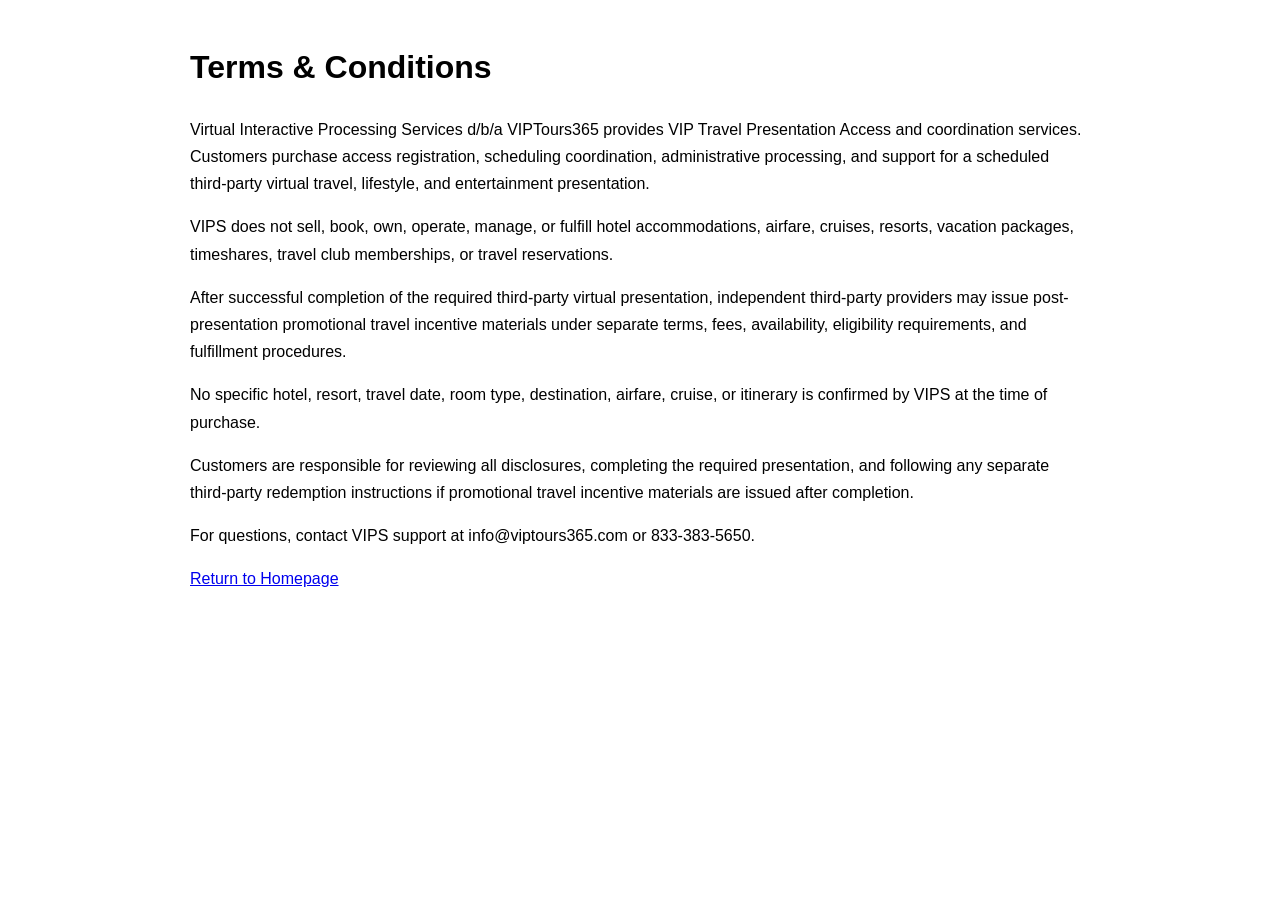
==== terms.html @ 2f66abf6 "Add terms page" ====
<!DOCTYPE html>
<html lang="en">
<head>
  <meta charset="UTF-8">
  <title>Terms & Conditions | VIPTours365</title>
  <meta name="viewport" content="width=device-width, initial-scale=1.0">
</head>
<body style="font-family: Arial, sans-serif; max-width: 900px; margin: 40px auto; line-height: 1.7; padding: 0 20px;">
  <h1>Terms & Conditions</h1>

  <p>Virtual Interactive Processing Services d/b/a VIPTours365 provides VIP Travel Presentation Access and coordination services. Customers purchase access registration, scheduling coordination, administrative processing, and support for a scheduled third-party virtual travel, lifestyle, and entertainment presentation.</p>

  <p>VIPS does not sell, book, own, operate, manage, or fulfill hotel accommodations, airfare, cruises, resorts, vacation packages, timeshares, travel club memberships, or travel reservations.</p>

  <p>After successful completion of the required third-party virtual presentation, independent third-party providers may issue post-presentation promotional travel incentive materials under separate terms, fees, availability, eligibility requirements, and fulfillment procedures.</p>

  <p>No specific hotel, resort, travel date, room type, destination, airfare, cruise, or itinerary is confirmed by VIPS at the time of purchase.</p>

  <p>Customers are responsible for reviewing all disclosures, completing the required presentation, and following any separate third-party redemption instructions if promotional travel incentive materials are issued after completion.</p>

  <p>For questions, contact VIPS support at info@viptours365.com or 833-383-5650.</p>

  <p><a href="/index.html">Return to Homepage</a></p>
</body>
</html>
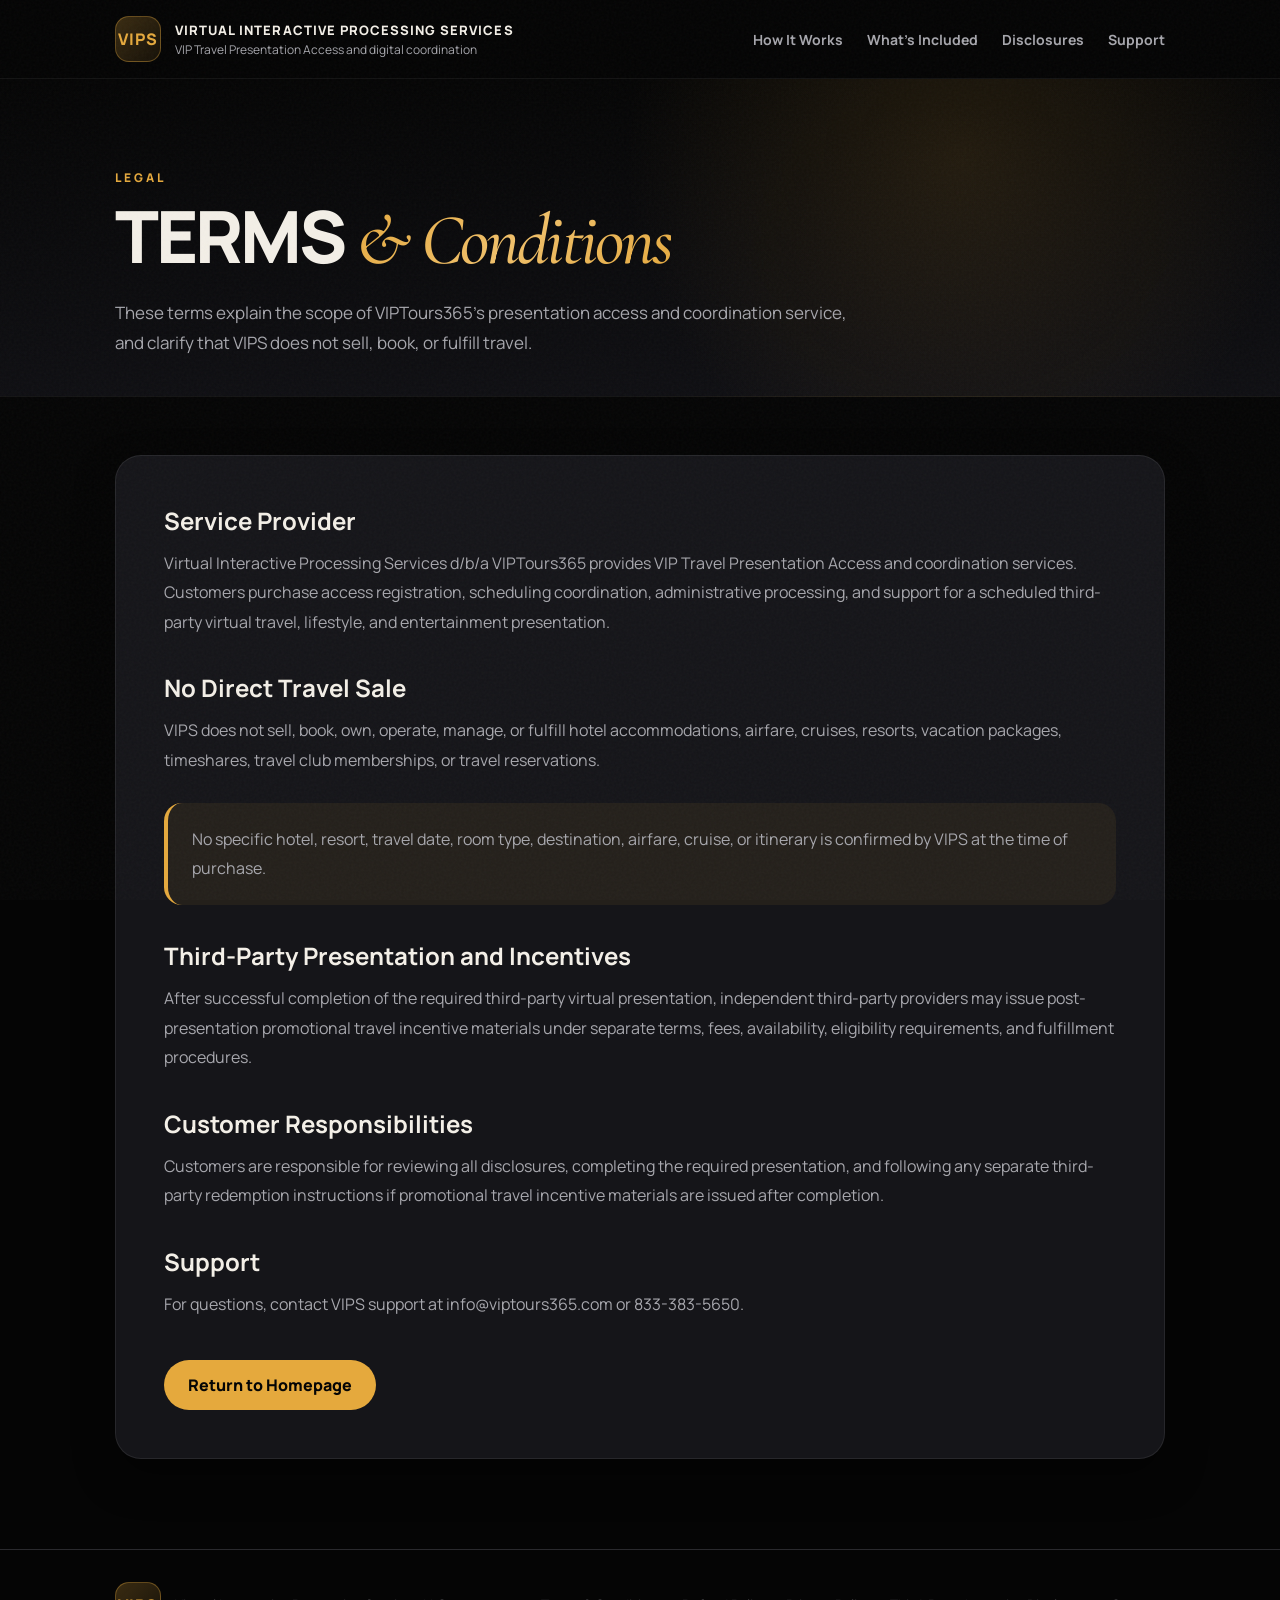
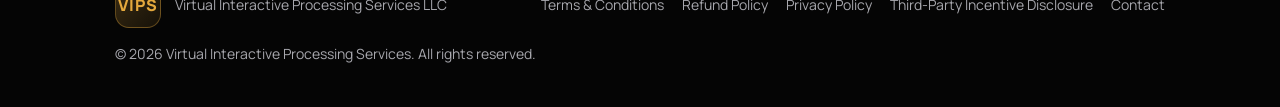
==== commit e2324d64: "Update terms.html" ====
--- a/terms.html
+++ b/terms.html
@@ -1,25 +1,379 @@
 <!DOCTYPE html>
 <html lang="en">
 <head>
-  <meta charset="UTF-8">
+  <meta charset="UTF-8" />
+  <meta name="viewport" content="width=device-width, initial-scale=1.0" />
   <title>Terms & Conditions | VIPTours365</title>
-  <meta name="viewport" content="width=device-width, initial-scale=1.0">
+  <meta name="description" content="Terms and conditions for VIPTours365 VIP Travel Presentation Access and coordination services." />
+
+  <link rel="preconnect" href="https://fonts.googleapis.com">
+  <link rel="preconnect" href="https://fonts.gstatic.com" crossorigin>
+  <link href="https://fonts.googleapis.com/css2?family=Cormorant+Garamond:wght@400;500;600;700&family=Manrope:wght@300;400;500;600;700;800&display=swap" rel="stylesheet">
+
+  <style>
+    :root {
+      --background: #050505;
+      --surface: #101014;
+      --surface-2: #17171c;
+      --primary: #E5A93D;
+      --accent-hover: #F0C06A;
+      --text-primary: #F3EFE7;
+      --text-secondary: #A7A7AD;
+      --border: #2A2A2E;
+      --shadow: 0 18px 40px rgba(0,0,0,.38);
+    }
+
+    * { box-sizing: border-box; }
+    html { scroll-behavior: smooth; }
+
+    body {
+      margin: 0;
+      font-family: 'Manrope', sans-serif;
+      background: var(--background);
+      color: var(--text-primary);
+      -webkit-font-smoothing: antialiased;
+    }
+
+    body::before {
+      content: "";
+      position: fixed;
+      inset: 0;
+      pointer-events: none;
+      opacity: .035;
+      background-image: url("data:image/svg+xml,%3Csvg viewBox='0 0 400 400' xmlns='http://www.w3.org/2000/svg'%3E%3Cfilter id='noiseFilter'%3E%3CfeTurbulence type='fractalNoise' baseFrequency='0.9' numOctaves='4' stitchTiles='stitch'/%3E%3C/filter%3E%3Crect width='100%25' height='100%25' filter='url(%23noiseFilter)'/%3E%3C/svg%3E");
+      z-index: 9999;
+    }
+
+    a { color: inherit; text-decoration: none; }
+
+    .container {
+      width: min(1050px, calc(100% - 40px));
+      margin: 0 auto;
+    }
+
+    .font-elegant {
+      font-family: 'Cormorant Garamond', serif;
+    }
+
+    .text-gold-gradient {
+      background: linear-gradient(135deg, #E5A93D 0%, #F0C06A 50%, #E5A93D 100%);
+      -webkit-background-clip: text;
+      -webkit-text-fill-color: transparent;
+      background-clip: text;
+    }
+
+    .site-header {
+      position: sticky;
+      top: 0;
+      z-index: 1000;
+      background: rgba(5,5,5,.86);
+      backdrop-filter: blur(20px);
+      -webkit-backdrop-filter: blur(20px);
+      border-bottom: 1px solid rgba(255,255,255,.06);
+    }
+
+    .site-header .container {
+      min-height: 78px;
+      display: flex;
+      align-items: center;
+      justify-content: space-between;
+      gap: 20px;
+    }
+
+    .brand {
+      display: flex;
+      align-items: center;
+      gap: 14px;
+      min-width: 0;
+    }
+
+    .logo-mark {
+      width: 46px;
+      height: 46px;
+      border-radius: 14px;
+      display: grid;
+      place-items: center;
+      background: linear-gradient(135deg, rgba(229,169,61,.24), rgba(229,169,61,.08));
+      border: 1px solid rgba(229,169,61,.35);
+      color: var(--primary);
+      font-weight: 900;
+      letter-spacing: .05em;
+    }
+
+    .brand-text {
+      display: flex;
+      flex-direction: column;
+      gap: 2px;
+    }
+
+    .brand-title {
+      font-weight: 800;
+      font-size: 13px;
+      letter-spacing: .08em;
+      text-transform: uppercase;
+    }
+
+    .brand-subtitle {
+      color: var(--text-secondary);
+      font-size: 12px;
+    }
+
+    .nav {
+      display: flex;
+      align-items: center;
+      gap: 24px;
+      flex-wrap: wrap;
+      justify-content: flex-end;
+    }
+
+    .nav a {
+      color: var(--text-secondary);
+      font-weight: 700;
+      font-size: 14px;
+      transition: color .2s ease;
+    }
+
+    .nav a:hover {
+      color: var(--primary);
+    }
+
+    .page-hero {
+      padding: 90px 0 38px;
+      background:
+        radial-gradient(circle at 75% 25%, rgba(229,169,61,.12), transparent 34%),
+        linear-gradient(to bottom, rgba(5,5,5,1), rgba(16,16,20,.92));
+      border-bottom: 1px solid rgba(255,255,255,.06);
+    }
+
+    .section-label {
+      font-size: 12px;
+      text-transform: uppercase;
+      letter-spacing: .25em;
+      color: var(--primary);
+      margin-bottom: 14px;
+      font-weight: 800;
+    }
+
+    h1 {
+      margin: 0;
+      font-size: clamp(42px, 6vw, 72px);
+      line-height: 1;
+      text-transform: uppercase;
+      font-weight: 900;
+      letter-spacing: -.04em;
+    }
+
+    .page-hero p {
+      color: var(--text-secondary);
+      max-width: 760px;
+      font-size: 17px;
+      line-height: 1.75;
+      margin: 22px 0 0;
+    }
+
+    .content-section {
+      padding: 58px 0 90px;
+    }
+
+    .content-card {
+      background: rgba(23,23,28,.92);
+      border: 1px solid rgba(255,255,255,.08);
+      border-radius: 26px;
+      box-shadow: var(--shadow);
+      padding: clamp(26px, 4vw, 48px);
+    }
+
+    .content-card h2 {
+      margin: 34px 0 12px;
+      font-size: 24px;
+      color: var(--text-primary);
+    }
+
+    .content-card h2:first-child {
+      margin-top: 0;
+    }
+
+    .content-card p {
+      color: var(--text-secondary);
+      line-height: 1.85;
+      margin: 0 0 18px;
+      font-size: 16px;
+    }
+
+    .notice {
+      border-left: 4px solid var(--primary);
+      background: rgba(229,169,61,.07);
+      padding: 22px 24px;
+      border-radius: 18px;
+      color: var(--text-secondary);
+      line-height: 1.8;
+      margin: 28px 0;
+    }
+
+    .btn-primary {
+      display: inline-flex;
+      align-items: center;
+      justify-content: center;
+      border-radius: 999px;
+      padding: 14px 24px;
+      font-weight: 800;
+      transition: .25s ease;
+      cursor: pointer;
+      background: var(--primary);
+      color: #050505;
+      margin-top: 22px;
+    }
+
+    .btn-primary:hover {
+      background: var(--accent-hover);
+      transform: translateY(-2px);
+    }
+
+    .site-footer {
+      padding: 32px 0 44px;
+      border-top: 1px solid var(--border);
+      background: #050505;
+    }
+
+    .footer-row {
+      display: flex;
+      align-items: center;
+      justify-content: space-between;
+      gap: 16px;
+      flex-wrap: wrap;
+    }
+
+    .footer-row p,
+    .footer-row span {
+      color: var(--text-secondary);
+      font-size: 14px;
+      margin: 0;
+    }
+
+    .footer-links {
+      display: flex;
+      gap: 18px;
+      flex-wrap: wrap;
+      justify-content: center;
+    }
+
+    .footer-links a {
+      color: var(--text-secondary);
+      font-size: 14px;
+      transition: color .2s ease;
+    }
+
+    .footer-links a:hover {
+      color: var(--primary);
+    }
+
+    @media (max-width: 720px) {
+      .site-header .container {
+        padding-top: 12px;
+        padding-bottom: 12px;
+        align-items: flex-start;
+        flex-direction: column;
+      }
+
+      .nav {
+        width: 100%;
+        justify-content: flex-start;
+      }
+
+      .footer-row {
+        align-items: flex-start;
+        flex-direction: column;
+      }
+    }
+  </style>
 </head>
-<body style="font-family: Arial, sans-serif; max-width: 900px; margin: 40px auto; line-height: 1.7; padding: 0 20px;">
-  <h1>Terms & Conditions</h1>
-
-  <p>Virtual Interactive Processing Services d/b/a VIPTours365 provides VIP Travel Presentation Access and coordination services. Customers purchase access registration, scheduling coordination, administrative processing, and support for a scheduled third-party virtual travel, lifestyle, and entertainment presentation.</p>
-
-  <p>VIPS does not sell, book, own, operate, manage, or fulfill hotel accommodations, airfare, cruises, resorts, vacation packages, timeshares, travel club memberships, or travel reservations.</p>
-
-  <p>After successful completion of the required third-party virtual presentation, independent third-party providers may issue post-presentation promotional travel incentive materials under separate terms, fees, availability, eligibility requirements, and fulfillment procedures.</p>
-
-  <p>No specific hotel, resort, travel date, room type, destination, airfare, cruise, or itinerary is confirmed by VIPS at the time of purchase.</p>
-
-  <p>Customers are responsible for reviewing all disclosures, completing the required presentation, and following any separate third-party redemption instructions if promotional travel incentive materials are issued after completion.</p>
-
-  <p>For questions, contact VIPS support at info@viptours365.com or 833-383-5650.</p>
-
-  <p><a href="/index.html">Return to Homepage</a></p>
+
+<body>
+  <header class="site-header">
+    <div class="container">
+      <a href="/index.html" class="brand">
+        <div class="logo-mark">VIPS</div>
+        <div class="brand-text">
+          <div class="brand-title">Virtual Interactive Processing Services</div>
+          <div class="brand-subtitle">VIP Travel Presentation Access and digital coordination</div>
+        </div>
+      </a>
+
+      <nav class="nav">
+        <a href="/index.html#how-it-works">How It Works</a>
+        <a href="/index.html#service">What’s Included</a>
+        <a href="/index.html#disclosures">Disclosures</a>
+        <a href="/index.html#support">Support</a>
+      </nav>
+    </div>
+  </header>
+
+  <main>
+    <section class="page-hero">
+      <div class="container">
+        <div class="section-label">Legal</div>
+        <h1>Terms <span class="font-elegant text-gold-gradient" style="text-transform:none; font-weight:500; font-style:italic;">& Conditions</span></h1>
+        <p>
+          These terms explain the scope of VIPTours365’s presentation access and coordination service, and clarify that VIPS does not sell, book, or fulfill travel.
+        </p>
+      </div>
+    </section>
+
+    <section class="content-section">
+      <div class="container">
+        <div class="content-card">
+          <h2>Service Provider</h2>
+          <p>
+            Virtual Interactive Processing Services d/b/a VIPTours365 provides VIP Travel Presentation Access and coordination services. Customers purchase access registration, scheduling coordination, administrative processing, and support for a scheduled third-party virtual travel, lifestyle, and entertainment presentation.
+          </p>
+
+          <h2>No Direct Travel Sale</h2>
+          <p>
+            VIPS does not sell, book, own, operate, manage, or fulfill hotel accommodations, airfare, cruises, resorts, vacation packages, timeshares, travel club memberships, or travel reservations.
+          </p>
+
+          <div class="notice">
+            No specific hotel, resort, travel date, room type, destination, airfare, cruise, or itinerary is confirmed by VIPS at the time of purchase.
+          </div>
+
+          <h2>Third-Party Presentation and Incentives</h2>
+          <p>
+            After successful completion of the required third-party virtual presentation, independent third-party providers may issue post-presentation promotional travel incentive materials under separate terms, fees, availability, eligibility requirements, and fulfillment procedures.
+          </p>
+
+          <h2>Customer Responsibilities</h2>
+          <p>
+            Customers are responsible for reviewing all disclosures, completing the required presentation, and following any separate third-party redemption instructions if promotional travel incentive materials are issued after completion.
+          </p>
+
+          <h2>Support</h2>
+          <p>
+            For questions, contact VIPS support at info@viptours365.com or 833-383-5650.
+          </p>
+
+          <a class="btn-primary" href="/index.html">Return to Homepage</a>
+        </div>
+      </div>
+    </section>
+  </main>
+
+  <footer class="site-footer">
+    <div class="container footer-row">
+      <div class="brand">
+        <div class="logo-mark">VIPS</div>
+        <span>Virtual Interactive Processing Services LLC</span>
+      </div>
+
+      <div class="footer-links">
+        <a href="/terms.html">Terms & Conditions</a>
+        <a href="/refund-policy.html">Refund Policy</a>
+        <a href="/privacy-policy.html">Privacy Policy</a>
+        <a href="/third-party-disclosure.html">Third-Party Incentive Disclosure</a>
+        <a href="/contact.html">Contact</a>
+      </div>
+
+      <p>© 2026 Virtual Interactive Processing Services. All rights reserved.</p>
+    </div>
+  </footer>
 </body>
 </html>
